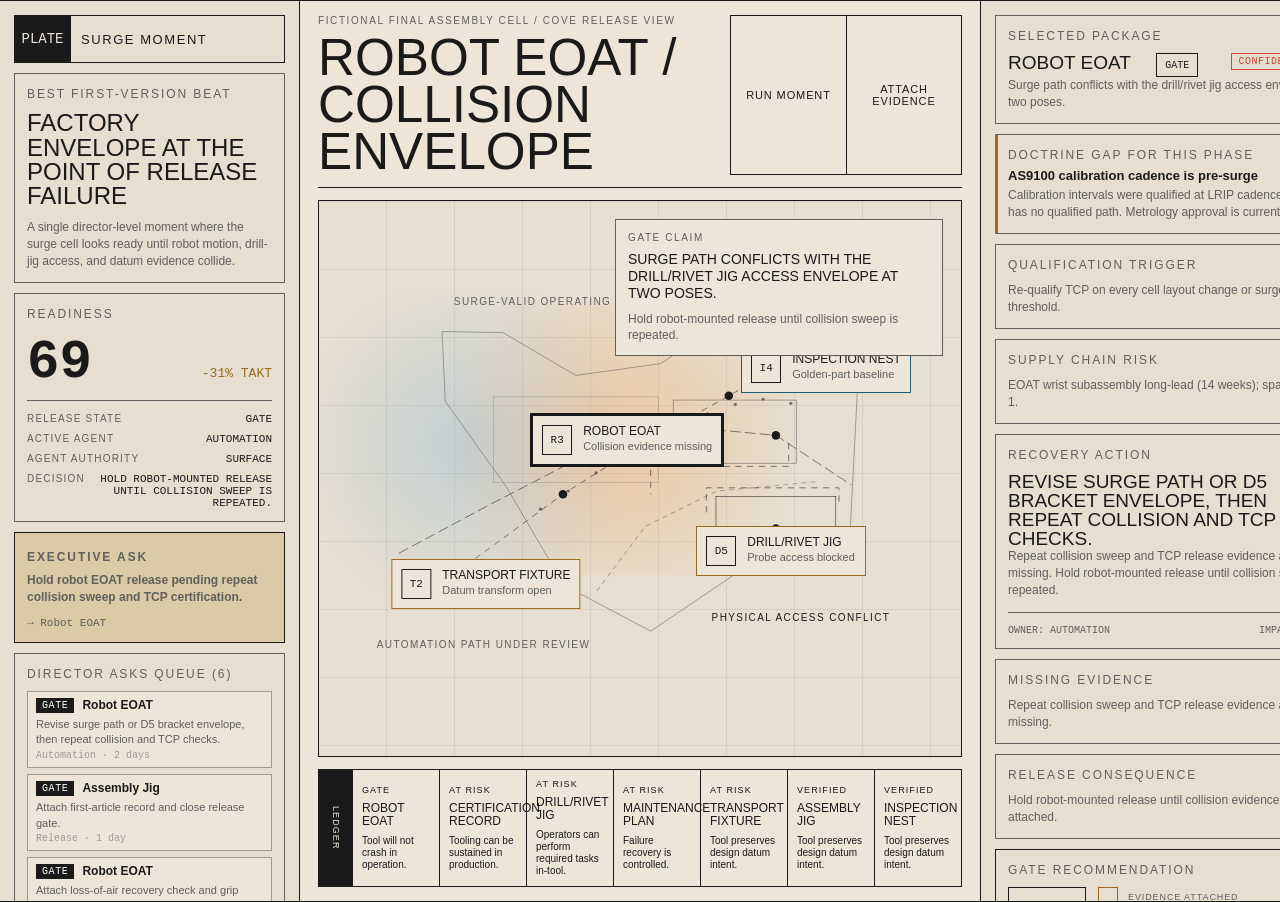
==== moment.html @ 6f115c74 "Initial PLATE Surge Moment with computed readiness model Active moment desktop variant (moment.html/" ====
<!doctype html>
<html lang="en">
  <head>
    <meta charset="utf-8">
    <meta name="viewport" content="width=device-width, initial-scale=1">
    <title>PLATE Surge Moment</title>
    <link rel="stylesheet" href="moment.css">
  </head>
  <body>
    <main class="moment-app" aria-label="PLATE surge exposure moment">
      <aside class="moment-rail" aria-label="Moment controls">
        <a class="brand" href="moment.html" aria-label="PLATE surge moment home">
          <span>PLATE</span>
          <strong>Surge Moment</strong>
        </a>
        <section class="rail-panel">
          <p class="eyebrow">Best First-Version Beat</p>
          <h1>Factory Envelope At The Point Of Release Failure</h1>
          <p>
            A single director-level moment where the surge cell looks ready until robot motion, drill-jig access, and datum evidence collide.
          </p>
        </section>
        <section class="rail-panel score-panel">
          <p class="eyebrow">Readiness</p>
          <div class="scoreline">
            <strong id="momentReadiness">58</strong>
            <span id="momentGap">-37% takt</span>
          </div>
          <dl class="rail-stats">
            <div><dt>Release State</dt><dd id="momentRelease">Blocked</dd></div>
            <div><dt>Active Agent</dt><dd id="momentAgent">Automation</dd></div>
            <div><dt>Agent Authority</dt><dd id="momentAuthority">surface</dd></div>
            <div><dt>Decision</dt><dd id="momentDecision">Hold EOAT package</dd></div>
          </dl>
        </section>
        <section class="rail-panel exec-ask-panel">
          <p class="eyebrow">Executive Ask</p>
          <p id="executiveAsk">Hold robot EOAT release pending repeat collision sweep and TCP certification.</p>
          <small id="executiveAskTarget">→ Robot EOAT</small>
        </section>
        <section class="rail-panel">
          <p class="eyebrow">Director Asks Queue (<span id="asksCount">0</span>)</p>
          <ul class="asks-queue" id="asksQueue"></ul>
        </section>
        <section class="rail-panel">
          <p class="eyebrow">Moment Steps</p>
          <div class="step-stack" id="stepStack"></div>
        </section>
      </aside>

      <section class="moment-stage" aria-label="Factory cell map">
        <header class="stage-header">
          <div>
            <p class="eyebrow">Fictional Final Assembly Cell / CoVe Release View</p>
            <h2 id="stageTitle">Surge path conflicts with drill/rivet access envelope</h2>
          </div>
          <div class="stage-actions">
            <button type="button" id="runMoment">Run Moment</button>
            <button type="button" id="clearMoment">Attach Evidence</button>
          </div>
        </header>

        <div class="map-shell" id="mapShell">
          <div class="grid-plane"></div>
          <svg class="cell-map" viewBox="0 0 1200 760" role="img" aria-label="Abstract factory envelope map">
            <polygon class="surge-envelope" points="230,106 344,108 480,188 638,166 728,108 924,102 1008,184 990,534 774,562 620,666 458,580 350,396 236,236"></polygon>
            <polyline class="datum-thread" points="168,620 320,510 456,410 612,312 766,226 910,144"></polyline>
            <polyline class="robot-thread" points="150,520 322,428 496,338 684,284 854,300 994,392"></polyline>
            <polyline class="inspect-thread" points="520,590 610,470 744,404 936,386"></polyline>
            <path class="conflict-trace" d="M724 444 L724 398 L972 398 L972 430"></path>
            <rect class="conflict-frame" x="742" y="414" width="224" height="112"></rect>
            <polyline class="pulse-leader" points="878,314 878,358 620,358 620,410"></polyline>
            <rect class="fixture-frame" x="326" y="228" width="308" height="160"></rect>
            <rect class="fixture-frame secondary" x="662" y="234" width="230" height="118"></rect>
            <g class="point-group">
              <circle cx="456" cy="410" r="8"></circle>
              <circle cx="612" cy="312" r="8"></circle>
              <circle cx="766" cy="226" r="8"></circle>
              <circle cx="854" cy="300" r="8"></circle>
              <circle cx="854" cy="474" r="8"></circle>
            </g>
            <g class="trace-dots">
              <circle cx="414" cy="438" r="3"></circle>
              <circle cx="466" cy="404" r="3"></circle>
              <circle cx="518" cy="370" r="3"></circle>
              <circle cx="570" cy="338" r="3"></circle>
              <circle cx="622" cy="310" r="3"></circle>
              <circle cx="674" cy="284" r="3"></circle>
              <circle cx="726" cy="260" r="3"></circle>
              <circle cx="778" cy="242" r="3"></circle>
              <circle cx="830" cy="232" r="3"></circle>
              <circle cx="882" cy="240" r="3"></circle>
            </g>
          </svg>
          <div class="penumbra-field cool-field datum-field" aria-hidden="true"></div>
          <div class="penumbra-field warm-field robot-field" aria-hidden="true"></div>

          <button class="map-node selected" style="--x: 48%; --y: 43%;" type="button" data-tool="robot-eoat">
            <span>R3</span>
            <strong>Robot EOAT</strong>
            <small>Collision evidence missing</small>
          </button>
          <button class="map-node" style="--x: 72%; --y: 63%;" type="button" data-tool="drill-jig">
            <span>D5</span>
            <strong>Drill/Rivet Jig</strong>
            <small>Probe access blocked</small>
          </button>
          <button class="map-node" style="--x: 26%; --y: 69%;" type="button" data-tool="transport-fixture">
            <span>T2</span>
            <strong>Transport Fixture</strong>
            <small>Datum transform open</small>
          </button>
          <button class="map-node" style="--x: 79%; --y: 30%;" type="button" data-tool="inspection-nest">
            <span>I4</span>
            <strong>Inspection Nest</strong>
            <small>Golden-part baseline</small>
          </button>

          <div class="map-caption caption-a">Surge-valid operating envelope</div>
          <div class="map-caption caption-b">Automation path under review</div>
          <div class="map-caption caption-c">Physical access conflict</div>
          <div class="pulse-card" id="pulseCard">
            <p class="eyebrow" id="pulseEyebrow">Active Blocker</p>
            <strong id="pulseTitle">EOAT path intersects D5 access envelope.</strong>
            <span id="pulseCopy">Repeat collision sweep and attach TCP evidence before release.</span>
          </div>
        </div>

        <section class="package-strip" id="packageStrip" aria-label="Tool package release states"></section>
      </section>

      <aside class="moment-inspector" aria-label="Selected package evidence">
        <section class="inspector-panel primary">
          <p class="eyebrow">Selected Package</p>
          <div class="selected-row">
            <h2 id="selectedName">Robot EOAT</h2>
            <span class="state-pill blocked" id="selectedState">Blocked</span>
            <span class="confidence-pill conf-low" id="selectedConfidence">confidence: low</span>
          </div>
          <p id="selectedBody">Surge path conflicts with the drill/rivet jig access envelope at two poses.</p>
        </section>
        <section class="inspector-panel doctrine-gap-panel" id="doctrineGap" hidden>
          <p class="eyebrow">Doctrine Gap For This Phase</p>
          <strong id="doctrineGapTitle"></strong>
          <p id="doctrineGapBody"></p>
        </section>
        <section class="inspector-panel">
          <p class="eyebrow">Qualification Trigger</p>
          <p id="qualificationTrigger">—</p>
        </section>
        <section class="inspector-panel">
          <p class="eyebrow">Supply Chain Risk</p>
          <p id="supplyChainRisk">—</p>
        </section>
        <section class="inspector-panel action-panel">
          <p class="eyebrow">Recovery Action</p>
          <h2 id="actionTitle">Run robot-zone recovery</h2>
          <p id="actionBody">Revise the surge path or D5 bracket envelope, then repeat kinematic collision and TCP certification checks.</p>
          <div class="action-meta">
            <span id="actionOwner">Owner: Automation</span>
            <span id="actionImpact">Impact: 2 days</span>
          </div>
        </section>
        <section class="inspector-panel">
          <p class="eyebrow">Missing Evidence</p>
          <p id="missingEvidence">Repeat collision sweep and TCP release evidence are missing.</p>
        </section>
        <section class="inspector-panel">
          <p class="eyebrow">Release Consequence</p>
          <p id="releaseConsequence">Hold robot-mounted release until collision evidence is attached.</p>
        </section>
        <section class="inspector-panel gate-panel">
          <p class="eyebrow">Gate Recommendation</p>
          <div class="gate-widget">
            <strong id="gateState">HOLD</strong>
            <div class="gate-conditions" id="gateConditions"></div>
          </div>
          <p id="gateCopy">Evidence is missing; release authority remains blocked.</p>
        </section>
        <section class="inspector-panel">
          <p class="eyebrow">Datum Lineage</p>
          <ol class="lineage-chain" id="lineageChain"></ol>
        </section>
        <section class="inspector-panel">
          <p class="eyebrow">CoVe Claim Ledger</p>
          <ol class="claim-ledger" id="claimLedger"></ol>
        </section>
      </aside>
    </main>

    <script src="plate-data.js"></script>
    <script src="moment.js"></script>
  </body>
</html>
---- moment.css ----
:root {
  color-scheme: light;
  --substrate: #ede6d8;
  --instrument: #e6dfcf;
  --instrument-strong: #dcc9a5;
  --frame: #1a1a1a;
  --frame-secondary: #5f5f5c;
  --frame-tertiary: #9c9a92;
  --cool-field: rgba(111, 168, 220, 0.3);
  --warm-field: rgba(244, 162, 97, 0.4);
  --hot: #2e7bc9;
  --review: #9a6a23;
  --trail: rgba(0, 0, 0, 0.08);
  --verified: #1f5f75;
  --font-sans: Inter, "Neue Haas Grotesk", "Helvetica Neue", Arial, sans-serif;
  --font-mono: "JetBrains Mono", "IBM Plex Mono", ui-monospace, SFMono-Regular, Menlo, Consolas, monospace;
  font-family: var(--font-sans);
}

* {
  box-sizing: border-box;
}

body {
  margin: 0;
  min-height: 100vh;
  background: var(--substrate);
  color: var(--frame);
  overflow: hidden;
}

button,
a {
  color: inherit;
  font: inherit;
}

button {
  cursor: pointer;
}

.moment-app {
  display: grid;
  grid-template-columns: 300px minmax(680px, 1fr) 390px;
  min-height: 100vh;
  border-top: 1px solid var(--frame);
  border-bottom: 1px solid var(--frame);
}

.moment-rail,
.moment-inspector {
  position: relative;
  z-index: 4;
  display: flex;
  flex-direction: column;
  gap: 10px;
  height: 100vh;
  overflow: auto;
  padding: 14px;
  background: var(--instrument);
}

.moment-rail {
  border-right: 1px solid var(--frame);
}

.moment-inspector {
  border-left: 1px solid var(--frame);
}

.brand {
  display: grid;
  grid-template-columns: 56px minmax(0, 1fr);
  align-items: stretch;
  color: var(--frame);
  text-decoration: none;
}

.brand span,
.brand strong {
  display: grid;
  align-items: center;
  min-height: 48px;
  border: 1px solid var(--frame);
  padding: 0 10px;
  font-weight: 500;
  text-transform: uppercase;
}

.brand span {
  justify-content: center;
  border-right: 0;
  background: var(--frame);
  color: var(--substrate);
  font-family: var(--font-mono);
  font-size: 14px;
  font-variant-numeric: tabular-nums;
}

.brand strong {
  font-size: 13px;
  letter-spacing: 0.12em;
}

.rail-panel,
.inspector-panel,
.pulse-card,
.package-card {
  border: 1px solid var(--frame-secondary);
  background: transparent;
}

.rail-panel,
.inspector-panel {
  padding: 12px;
}

.eyebrow {
  margin: 0 0 8px;
  color: var(--frame-secondary);
  font-size: 10px;
  font-weight: 500;
  letter-spacing: 0.16em;
  text-transform: uppercase;
}

h1,
h2,
p {
  margin-top: 0;
}

h1 {
  margin-bottom: 10px;
  font-size: 24px;
  font-weight: 500;
  line-height: 1.02;
  overflow-wrap: anywhere;
  text-transform: uppercase;
}

.rail-panel p:last-child,
.inspector-panel p:last-child {
  margin-bottom: 0;
}

.rail-panel p,
.inspector-panel p {
  color: var(--frame-secondary);
  font-size: 12px;
  line-height: 1.42;
}

.scoreline {
  display: flex;
  align-items: baseline;
  justify-content: space-between;
  gap: 12px;
  padding: 8px 0 12px;
  border-bottom: 1px solid var(--frame-secondary);
}

.scoreline strong {
  color: var(--frame);
  font-family: var(--font-mono);
  font-size: 54px;
  font-variant-numeric: tabular-nums;
  line-height: 0.9;
}

.scoreline span {
  color: var(--review);
  font-family: var(--font-mono);
  font-size: 13px;
  font-weight: 500;
  font-variant-numeric: tabular-nums;
  text-transform: uppercase;
}

.rail-stats {
  display: grid;
  gap: 8px;
  margin: 12px 0 0;
}

.rail-stats div {
  display: grid;
  grid-template-columns: 1fr auto;
  gap: 12px;
  min-width: 0;
}

.rail-stats dt {
  color: var(--frame-secondary);
  font-size: 10px;
  letter-spacing: 0.12em;
  text-transform: uppercase;
}

.rail-stats dd {
  margin: 0;
  color: var(--frame);
  font-family: var(--font-mono);
  font-size: 11px;
  font-weight: 500;
  text-align: right;
  text-transform: uppercase;
}

.step-stack {
  display: grid;
  gap: 7px;
}

.step-button {
  width: 100%;
  min-height: 46px;
  border: 1px solid var(--frame-secondary);
  background: transparent;
  color: var(--frame-secondary);
  padding: 8px 9px;
  text-align: left;
}

.step-button strong,
.step-button span {
  display: block;
}

.step-button strong {
  color: inherit;
  font-size: 11px;
  font-weight: 500;
  letter-spacing: 0.08em;
  text-transform: uppercase;
}

.step-button span {
  margin-top: 4px;
  font-size: 11px;
  line-height: 1.24;
}

.step-button:hover,
.step-button.active {
  border-color: var(--frame);
  background: var(--frame);
  color: var(--substrate);
}

.moment-stage {
  position: relative;
  display: grid;
  grid-template-rows: auto minmax(0, 1fr) auto;
  min-height: 100vh;
  min-width: 0;
  padding: 14px 18px;
  overflow: hidden;
  background: var(--substrate);
}

.stage-header {
  display: flex;
  align-items: stretch;
  justify-content: space-between;
  gap: 18px;
  margin-bottom: 12px;
  border-bottom: 1px solid var(--frame);
  padding-bottom: 12px;
}

.stage-header h2 {
  margin: 0;
  max-width: 820px;
  font-size: clamp(30px, 4vw, 56px);
  font-weight: 500;
  line-height: 0.92;
  overflow-wrap: anywhere;
  text-transform: uppercase;
}

.stage-actions {
  display: grid;
  grid-template-columns: 116px 116px;
}

.stage-actions button {
  min-height: 44px;
  border: 1px solid var(--frame);
  border-right: 0;
  background: transparent;
  color: var(--frame);
  padding: 0 10px;
  font-size: 11px;
  font-weight: 500;
  letter-spacing: 0.08em;
  text-transform: uppercase;
}

.stage-actions button:last-child {
  border-right: 1px solid var(--frame);
}

.stage-actions button:hover {
  background: var(--frame);
  color: var(--substrate);
}

.map-shell {
  position: relative;
  min-height: 0;
  overflow: hidden;
  border: 1px solid var(--frame);
  background: var(--instrument);
}

.grid-plane {
  position: absolute;
  inset: 0;
  background-size: 68px 68px;
  background-image:
    repeating-linear-gradient(0deg, transparent 0, transparent 67px, var(--frame-tertiary) 68px),
    repeating-linear-gradient(90deg, transparent 0, transparent 67px, var(--frame-tertiary) 68px);
  opacity: 0.42;
}

.cell-map {
  position: absolute;
  inset: 0;
  z-index: 2;
  width: 100%;
  height: 100%;
  pointer-events: none;
}

.penumbra-field {
  position: absolute;
  z-index: 1;
  pointer-events: none;
}

.cool-field {
  background: radial-gradient(circle, var(--cool-field) 0%, transparent 64%);
}

.warm-field {
  background: radial-gradient(circle, var(--warm-field) 0%, transparent 66%);
}

.datum-field {
  left: 23%;
  top: 44%;
  width: 430px;
  height: 310px;
  transform: translate(-50%, -50%);
}

.robot-field {
  left: 47%;
  top: 43%;
  width: 470px;
  height: 270px;
  transform: translate(-50%, -50%);
}

.surge-envelope {
  fill: transparent;
  stroke: var(--frame-secondary);
  stroke-width: 1;
}

.datum-thread,
.robot-thread,
.inspect-thread {
  fill: none;
  stroke-width: 1;
  stroke-linecap: square;
}

.datum-thread {
  stroke: var(--frame);
  stroke-dasharray: 10 12;
}

.robot-thread {
  stroke: var(--frame);
  stroke-dasharray: 18 10;
}

.inspect-thread {
  stroke: var(--frame-secondary);
  stroke-dasharray: 7 10;
}

.conflict-trace,
.conflict-frame,
.pulse-leader {
  fill: none;
  stroke: var(--frame);
  stroke-width: 1;
}

.conflict-trace,
.pulse-leader {
  stroke-dasharray: 12 10;
}

.fixture-frame {
  fill: transparent;
  stroke: var(--frame-tertiary);
  stroke-width: 1;
}

.fixture-frame.secondary {
  fill: transparent;
  stroke: var(--frame-secondary);
}

.point-group circle,
.trace-dots circle {
  fill: var(--frame);
}

.trace-dots circle {
  opacity: 0.55;
}

.map-node {
  position: absolute;
  left: var(--x);
  top: var(--y);
  z-index: 3;
  display: grid;
  grid-template-columns: 32px minmax(0, 1fr);
  min-width: 170px;
  max-width: 222px;
  gap: 2px 9px;
  transform: translate(-50%, -50%);
  border: 1px solid var(--frame);
  background: var(--substrate);
  color: var(--frame);
  padding: 9px;
  text-align: left;
}

.map-node span {
  grid-row: 1 / 3;
  display: grid;
  width: 30px;
  height: 30px;
  place-items: center;
  border: 1px solid var(--frame);
  background: transparent;
  color: var(--frame);
  font-family: var(--font-mono);
  font-size: 11px;
  font-variant-numeric: tabular-nums;
  font-weight: 500;
}

.map-node strong {
  overflow-wrap: anywhere;
  font-size: 12px;
  font-weight: 500;
  line-height: 1.1;
  text-transform: uppercase;
}

.map-node small {
  color: var(--frame-secondary);
  font-size: 11px;
  line-height: 1.25;
}

.map-node.selected,
.map-node:hover {
  outline: 2px solid var(--frame);
  outline-offset: 0;
}

.map-node.blocked {
  border-color: var(--frame-secondary);
}

.map-node.active-blocker {
  border-color: var(--hot);
  outline: 1px solid var(--hot);
  outline-offset: -4px;
}

.map-node.warning {
  border-color: var(--review);
}

.map-node.verified {
  border-color: var(--verified);
}

.map-caption {
  position: absolute;
  z-index: 3;
  color: var(--frame-secondary);
  font-size: 10px;
  font-weight: 500;
  letter-spacing: 0.14em;
  text-transform: uppercase;
}

.caption-a {
  left: 21%;
  top: 17%;
}

.caption-b {
  left: 9%;
  bottom: 19%;
}

.caption-c {
  right: 11%;
  bottom: 24%;
  color: var(--frame);
}

.pulse-card {
  position: absolute;
  right: 18px;
  top: 18px;
  z-index: 3;
  width: min(328px, calc(100% - 36px));
  padding: 12px;
  background: var(--substrate);
}

.pulse-card strong,
.pulse-card span {
  display: block;
}

.pulse-card strong {
  color: var(--frame);
  font-size: 14px;
  font-weight: 500;
  line-height: 1.22;
  overflow-wrap: anywhere;
  text-transform: uppercase;
}

.pulse-card span {
  margin-top: 8px;
  color: var(--frame-secondary);
  font-size: 12px;
  line-height: 1.35;
  overflow-wrap: anywhere;
}

.package-strip {
  display: grid;
  grid-template-columns: 34px repeat(7, minmax(0, 1fr));
  gap: 0;
  margin-top: 12px;
  border: 1px solid var(--frame);
  border-right: 0;
}

.package-strip::before {
  content: "LEDGER";
  display: grid;
  place-items: center;
  border-right: 1px solid var(--frame);
  background: var(--frame);
  color: var(--substrate);
  font-size: 9px;
  font-weight: 500;
  letter-spacing: 0.12em;
  text-transform: uppercase;
  writing-mode: vertical-rl;
  text-orientation: mixed;
}

.package-card {
  min-height: 86px;
  border: 0;
  border-right: 1px solid var(--frame);
  color: var(--frame);
  padding: 9px;
  text-align: left;
}

.package-card.blocked {
  border-color: var(--frame);
}

.package-card.active,
.package-card:hover {
  background: var(--frame);
  color: var(--substrate);
}

.package-card span,
.package-card small {
  display: block;
}

.package-card span {
  color: inherit;
  font-size: 9px;
  font-weight: 500;
  letter-spacing: 0.12em;
  text-transform: uppercase;
}

.package-card strong {
  display: block;
  margin: 7px 0;
  font-size: 12px;
  font-weight: 500;
  line-height: 1.1;
  text-transform: uppercase;
}

.package-card small {
  color: inherit;
  font-size: 10px;
  line-height: 1.2;
}

.selected-row {
  display: flex;
  align-items: flex-start;
  justify-content: space-between;
  gap: 12px;
}

.selected-row h2,
.action-panel h2 {
  margin: 0;
  font-size: 19px;
  font-weight: 500;
  line-height: 1;
  text-transform: uppercase;
}

.state-pill {
  flex: 0 0 auto;
  display: inline-flex;
  align-items: center;
  min-height: 24px;
  border: 1px solid currentColor;
  padding: 0 8px;
  font-family: var(--font-mono);
  font-size: 10px;
  font-variant-numeric: tabular-nums;
  font-weight: 500;
  text-transform: uppercase;
}

.state-pill.verified,
.state-pill.pass {
  color: var(--verified);
}

.state-pill.warning {
  color: var(--review);
}

.state-pill.blocked,
.state-pill.fail {
  color: var(--hot);
}

.state-pill.gate,
.state-pill.open {
  color: var(--frame);
}

.gate-panel {
  border-color: var(--frame);
}

.gate-widget {
  display: grid;
  grid-template-columns: 78px minmax(0, 1fr);
  gap: 12px;
  align-items: stretch;
}

.gate-widget > strong {
  display: grid;
  min-height: 74px;
  place-items: center;
  border: 1px solid var(--frame);
  color: var(--frame);
  font-family: var(--font-mono);
  font-size: 16px;
  font-variant-numeric: tabular-nums;
  font-weight: 500;
  text-transform: uppercase;
}

.gate-widget > strong.clear {
  background: var(--frame);
  color: var(--substrate);
}

.gate-conditions {
  display: grid;
  gap: 6px;
}

.gate-condition {
  display: grid;
  grid-template-columns: 22px minmax(0, 1fr);
  gap: 8px;
  align-items: center;
  min-height: 20px;
  color: var(--frame-secondary);
  font-size: 9px;
  font-weight: 500;
  letter-spacing: 0.1em;
  text-transform: uppercase;
}

.gate-condition::before {
  content: "";
  display: block;
  width: 18px;
  height: 18px;
  border: 1px solid var(--frame-secondary);
  background: transparent;
}

.gate-condition.met {
  color: var(--frame);
}

.gate-condition.met::before {
  background: var(--frame);
  border-color: var(--frame);
}

.gate-condition.review::before {
  border-color: var(--review);
  background: transparent;
}

.lineage-chain,
.claim-ledger {
  display: grid;
  gap: 7px;
  margin: 0;
  padding: 0;
  list-style: none;
}

.lineage-chain li,
.claim-ledger li {
  border: 1px solid var(--frame-secondary);
  background: transparent;
  padding: 9px;
}

.lineage-chain span,
.claim-ledger span {
  display: block;
  color: var(--frame-secondary);
  font-size: 9px;
  font-weight: 500;
  letter-spacing: 0.12em;
  text-transform: uppercase;
}

.lineage-chain strong,
.claim-ledger strong {
  display: block;
  margin-top: 5px;
  color: var(--frame);
  font-size: 12px;
  font-weight: 500;
  line-height: 1.28;
}

.claim-ledger li {
  display: grid;
  grid-template-columns: minmax(0, 1fr) auto;
  gap: 8px;
}

.claim-ledger p {
  grid-column: 1 / -1;
  margin: 0;
}

.action-meta {
  display: flex;
  justify-content: space-between;
  gap: 12px;
  margin-top: 12px;
  padding-top: 12px;
  border-top: 1px solid var(--frame-secondary);
  color: var(--frame-secondary);
  font-family: var(--font-mono);
  font-size: 10px;
  font-variant-numeric: tabular-nums;
  font-weight: 500;
  text-transform: uppercase;
}

.moment-cleared .conflict-frame,
.moment-cleared .conflict-trace {
  stroke: var(--verified);
}


@media (max-width: 1260px) {
  body {
    overflow: auto;
  }

  .moment-app {
    grid-template-columns: 96px minmax(0, 1fr);
  }

  .moment-rail {
    padding: 14px 10px;
  }

  .brand {
    display: block;
  }

  .brand strong,
  .rail-panel:first-of-type,
  .rail-stats,
  .step-button span {
    display: none;
  }

  .brand span {
    width: 54px;
  }

  .rail-panel {
    padding: 8px;
  }

  .scoreline {
    display: block;
    border: 0;
    padding: 0;
  }

  .scoreline strong {
    font-size: 30px;
  }

  .scoreline span {
    display: block;
    margin-top: 6px;
    font-size: 10px;
  }

  .step-button {
    min-height: 42px;
    padding: 6px;
    text-align: center;
  }

  .moment-inspector {
    grid-column: 1 / -1;
    display: grid;
    grid-template-columns: repeat(4, minmax(0, 1fr));
    height: auto;
    border-top: 1px solid var(--frame);
    border-left: 0;
  }
}

@media (max-width: 760px) {
  body {
    overflow-x: hidden;
  }

  .moment-app {
    display: block;
  }

  .moment-rail {
    position: sticky;
    top: 0;
    z-index: 10;
    flex-direction: row;
    align-items: stretch;
    height: auto;
    overflow: auto hidden;
    border-right: 0;
    border-bottom: 1px solid var(--frame);
  }

  .rail-panel {
    flex: 0 0 auto;
  }

  .score-panel {
    display: none;
  }

  .step-stack {
    grid-auto-flow: column;
    grid-auto-columns: 92px;
  }

  .moment-stage {
    width: 100vw;
    min-height: 860px;
    max-width: 100vw;
    overflow-x: hidden;
    padding: 14px;
  }

  .stage-header {
    display: grid;
  }

  .stage-header h2 {
    max-width: calc(100vw - 28px);
    font-size: 22px;
  }

  .stage-actions {
    display: grid;
    grid-template-columns: 1fr;
    width: 100%;
    max-width: calc(100vw - 28px);
  }

  .stage-actions button {
    width: 100%;
    min-width: 0;
    padding: 0 10px;
    font-size: 12px;
    overflow-wrap: anywhere;
    white-space: normal;
  }

  .map-node {
    min-width: 132px;
    grid-template-columns: 1fr;
  }

  .map-shell {
    height: 360px;
    min-height: 360px;
  }

  .map-node span {
    width: 28px;
    height: 28px;
  }

  .map-node small,
  .map-caption {
    display: none;
  }

  .pulse-card {
    display: none;
  }

  .package-strip {
    grid-template-columns: 1fr;
  }

  .moment-inspector {
    display: block;
    padding: 14px;
  }

  .inspector-panel + .inspector-panel {
    margin-top: 12px;
  }
}

/* ---- Review additions: exec ask, asks queue, confidence, doctrine gap ---- */

.exec-ask-panel {
  border: 1px solid var(--frame);
  background: var(--instrument-strong);
}
.exec-ask-panel p {
  font-weight: 600;
  margin: 4px 0 6px;
}
.exec-ask-panel small {
  font-family: var(--font-mono);
  font-size: 11px;
  color: var(--frame-secondary);
}

.asks-queue {
  list-style: none;
  margin: 0;
  padding: 0;
  display: flex;
  flex-direction: column;
  gap: 6px;
}
.ask-item {
  border: 1px solid var(--frame-tertiary);
  background: var(--substrate);
  padding: 6px 8px;
  cursor: pointer;
  display: grid;
  grid-template-columns: auto 1fr;
  grid-template-rows: auto auto auto;
  gap: 2px 8px;
}
.ask-item:hover {
  border-color: var(--frame);
}
.ask-item .ask-tag {
  grid-row: 1;
  grid-column: 1;
  font-family: var(--font-mono);
  font-size: 10px;
  text-transform: uppercase;
  letter-spacing: 0.06em;
  align-self: center;
  padding: 1px 5px;
  border: 1px solid var(--frame);
}
.ask-item strong {
  grid-row: 1;
  grid-column: 2;
  font-size: 12px;
}
.ask-item p {
  grid-row: 2;
  grid-column: 1 / -1;
  margin: 2px 0 0;
  font-size: 11px;
  color: var(--frame-secondary);
}
.ask-item small {
  grid-row: 3;
  grid-column: 1 / -1;
  font-family: var(--font-mono);
  font-size: 10px;
  color: var(--frame-tertiary);
}
.ask-item.blocked .ask-tag {
  background: #c84a3a;
  color: #fff;
  border-color: #c84a3a;
}
.ask-item.gate .ask-tag {
  background: #1a1a1a;
  color: #fff;
}

.confidence-pill {
  display: inline-block;
  margin-left: 8px;
  padding: 2px 6px;
  font-family: var(--font-mono);
  font-size: 10px;
  text-transform: uppercase;
  letter-spacing: 0.05em;
  border: 1px solid var(--frame-tertiary);
}
.confidence-pill.conf-high {
  border-color: var(--verified);
  color: var(--verified);
}
.confidence-pill.conf-medium {
  border-color: var(--review);
  color: var(--review);
}
.confidence-pill.conf-low {
  border-color: #c84a3a;
  color: #c84a3a;
}

.doctrine-gap-panel {
  border-left: 3px solid var(--review);
  padding-left: 10px;
}
.doctrine-gap-panel strong {
  display: block;
  margin: 4px 0;
  font-size: 13px;
}
.doctrine-gap-panel p {
  font-size: 12px;
  color: var(--frame-secondary);
  margin: 0;
}
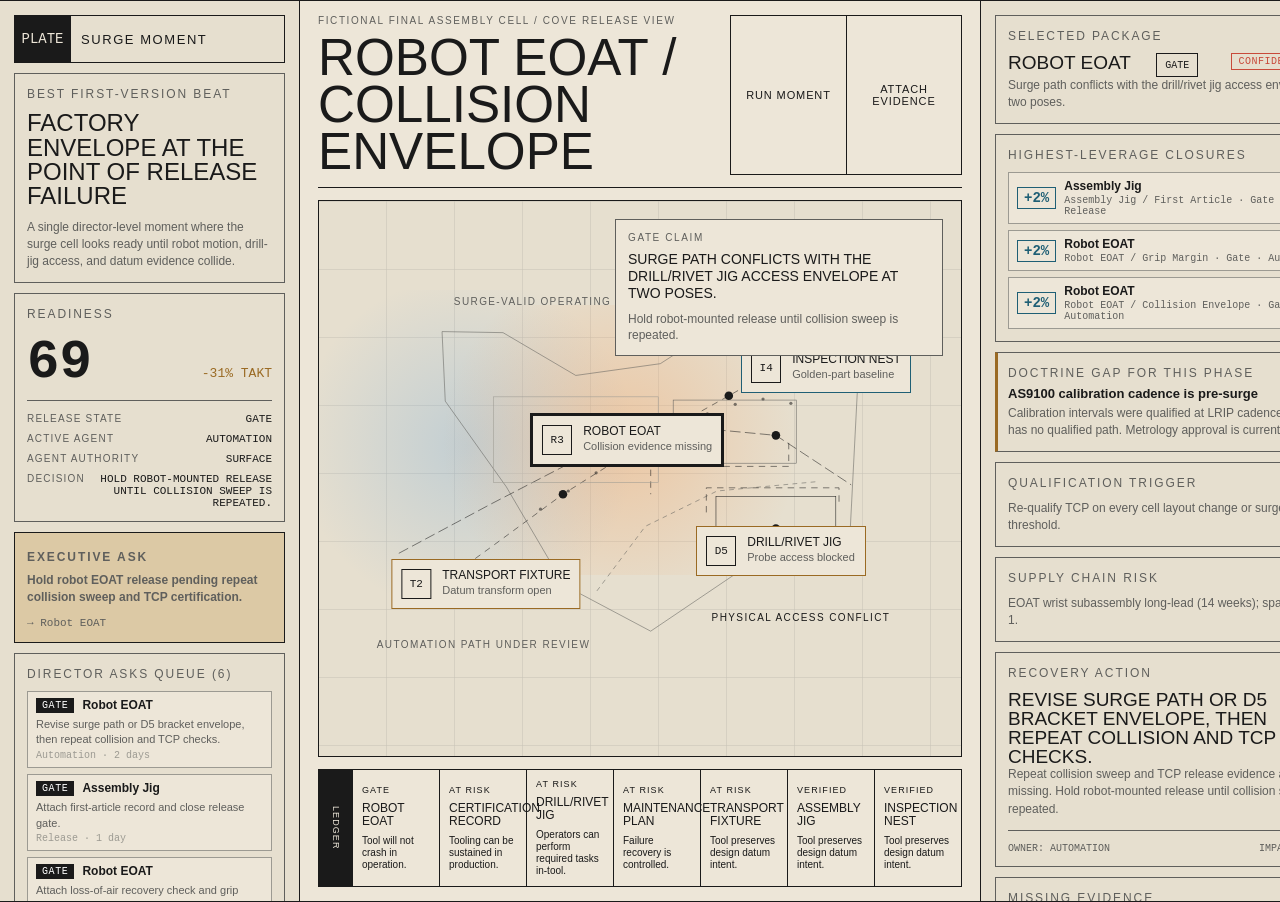
==== commit 8596f71f: "Add sensitivity panel ranking highest-leverage block closures For each block below Verified, compute" ====
--- a/moment.html
+++ b/moment.html
@@ -139,6 +139,10 @@
           </div>
           <p id="selectedBody">Surge path conflicts with the drill/rivet jig access envelope at two poses.</p>
         </section>
+        <section class="inspector-panel sensitivity-panel">
+          <p class="eyebrow">Highest-Leverage Closures</p>
+          <ul class="sensitivity-list" id="sensitivityList"></ul>
+        </section>
         <section class="inspector-panel doctrine-gap-panel" id="doctrineGap" hidden>
           <p class="eyebrow">Doctrine Gap For This Phase</p>
           <strong id="doctrineGapTitle"></strong>
--- a/moment.css
+++ b/moment.css
@@ -1095,3 +1095,55 @@
   color: var(--frame-secondary);
   margin: 0;
 }
+
+/* ---- Sensitivity panel ---- */
+
+.sensitivity-list {
+  list-style: none;
+  margin: 0;
+  padding: 0;
+  display: flex;
+  flex-direction: column;
+  gap: 6px;
+}
+.sensitivity-item {
+  border: 1px solid var(--frame-tertiary);
+  background: var(--substrate);
+  padding: 6px 8px;
+  cursor: pointer;
+  display: grid;
+  grid-template-columns: auto 1fr;
+  grid-template-rows: auto auto;
+  gap: 2px 8px;
+}
+.sensitivity-item:hover {
+  border-color: var(--frame);
+}
+.sensitivity-item .sens-delta {
+  grid-row: 1 / span 2;
+  grid-column: 1;
+  align-self: center;
+  font-family: var(--font-mono);
+  font-size: 14px;
+  font-weight: 700;
+  color: var(--verified);
+  padding: 2px 6px;
+  border: 1px solid var(--verified);
+}
+.sensitivity-item strong {
+  grid-row: 1;
+  grid-column: 2;
+  font-size: 12px;
+}
+.sensitivity-item small {
+  grid-row: 2;
+  grid-column: 2;
+  font-family: var(--font-mono);
+  font-size: 10px;
+  color: var(--frame-secondary);
+}
+.sensitivity-empty {
+  font-size: 12px;
+  color: var(--frame-secondary);
+  font-style: italic;
+}
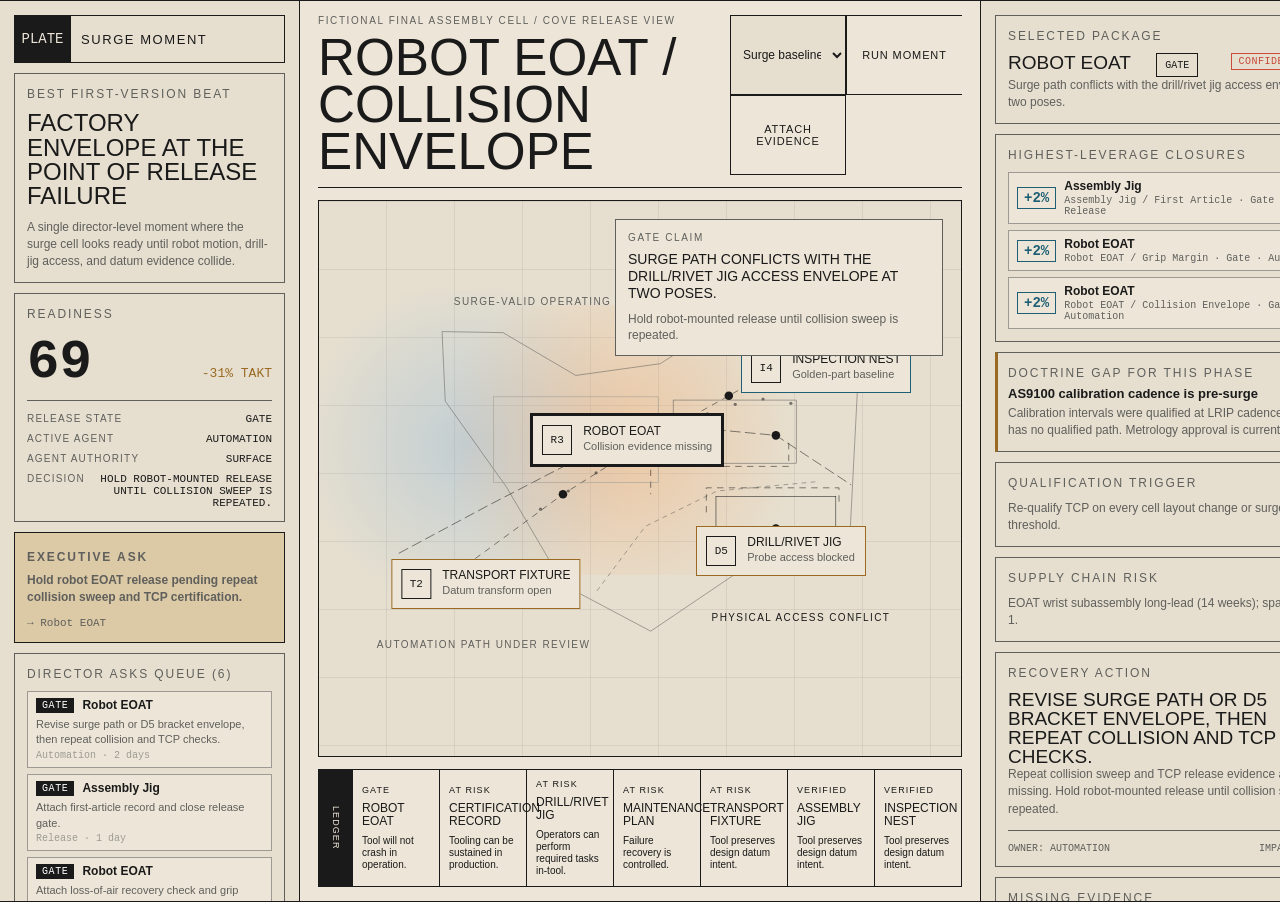
==== commit cf34d2a3: "Add supplier_substitution scenario and live scenario picker Second scenario walks a precision-bushin" ====
--- a/moment.html
+++ b/moment.html
@@ -55,6 +55,7 @@
             <h2 id="stageTitle">Surge path conflicts with drill/rivet access envelope</h2>
           </div>
           <div class="stage-actions">
+            <select id="scenarioPicker" aria-label="Active scenario"></select>
             <button type="button" id="runMoment">Run Moment</button>
             <button type="button" id="clearMoment">Attach Evidence</button>
           </div>
--- a/moment.css
+++ b/moment.css
@@ -1147,3 +1147,15 @@
   color: var(--frame-secondary);
   font-style: italic;
 }
+
+/* ---- Scenario picker ---- */
+
+#scenarioPicker {
+  background: var(--instrument);
+  border: 1px solid var(--frame);
+  color: var(--frame);
+  font: inherit;
+  font-size: 12px;
+  padding: 4px 8px;
+  cursor: pointer;
+}
